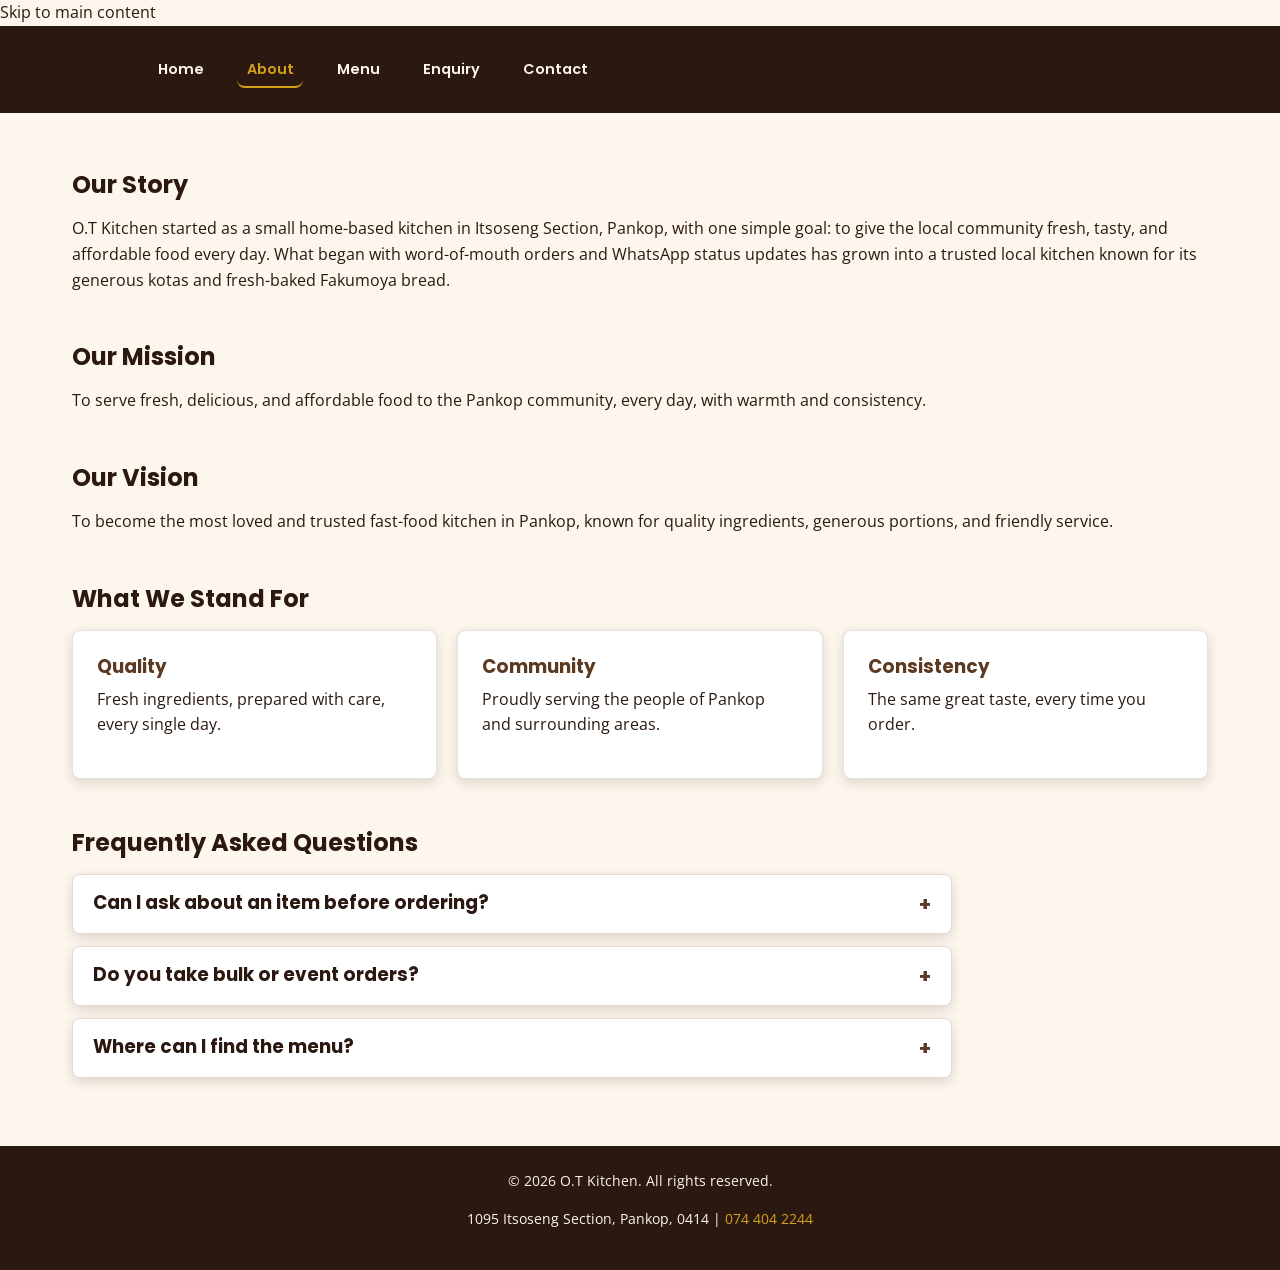
==== about.html @ 9c4f668e "replace part 2 file with part 3" ====
<!DOCTYPE html>
<html lang="en">
<head>
  <meta charset="UTF-8">
  <meta name="viewport" content="width=device-width, initial-scale=1.0">
  <title>About O.T Kitchen | Our Story and Food Values</title>
  <meta name="description" content="Learn about O.T Kitchen, a local kota and fast-food kitchen in Pankop, and our focus on fresh food, value and community.">
  <meta property="og:title" content="About O.T Kitchen"><meta property="og:description" content="Our story, mission and food values."><meta property="og:type" content="website">
  <link href="https://fonts.googleapis.com/css2?family=Poppins:wght@600;700&family=Open+Sans:wght@400;600&display=swap" rel="stylesheet">
  <link rel="stylesheet" href="css/style.css">
  <meta name="theme-color" content="#2b1810">
  <meta name="robots" content="index, follow">
</head>
<body>
  <a class="skip-link" href="#main-content">Skip to main content</a>

  <header>
    <div class="header-container">
      <a class="logo" href="index.html" aria-label="O.T Kitchen home">O.T Kitchen</a>
      <nav aria-label="Main navigation">
        <ul>
          <li><a href="index.html">Home</a></li>
          <li><a href="about.html" class="active" aria-current="page">About</a></li>
          <li><a href="menu.html">Menu</a></li>
          <li><a href="enquiry.html">Enquiry</a></li>
          <li><a href="contact.html">Contact</a></li>
        </ul>
      </nav>
    </div>
  </header>

  <main id="main-content">
    <section>
      <h2>Our Story</h2>
      <p>
        O.T Kitchen started as a small home-based kitchen in Itsoseng Section, Pankop,
        with one simple goal: to give the local community fresh, tasty, and affordable
        food every day. What began with word-of-mouth orders and WhatsApp status updates
        has grown into a trusted local kitchen known for its generous kotas and
        fresh-baked Fakumoya bread.
      </p>
    </section>

    <section>
      <h2>Our Mission</h2>
      <p>
        To serve fresh, delicious, and affordable food to the Pankop community, every day,
        with warmth and consistency.
      </p>
    </section>

    <section>
      <h2>Our Vision</h2>
      <p>
        To become the most loved and trusted fast-food kitchen in Pankop, known for
        quality ingredients, generous portions, and friendly service.
      </p>
    </section>

    <section>
      <h2>What We Stand For</h2>
      <div class="card-grid">
        <div class="card">
          <h3>Quality</h3>
          <p>Fresh ingredients, prepared with care, every single day.</p>
        </div>
        <div class="card">
          <h3>Community</h3>
          <p>Proudly serving the people of Pankop and surrounding areas.</p>
        </div>
        <div class="card">
          <h3>Consistency</h3>
          <p>The same great taste, every time you order.</p>
        </div>
      </div>
    </section>

    <section aria-labelledby="faq-heading">
      <h2 id="faq-heading">Frequently Asked Questions</h2>
      <div class="faq-list">
        <article class="faq-item"><h3><button class="faq-question" type="button" aria-expanded="false" aria-controls="faq-answer-1">Can I ask about an item before ordering?</button></h3><div class="faq-answer" id="faq-answer-1" hidden><p>Yes. Use the enquiry form to ask about menu items or availability. You can also call 074 404 2244.</p></div></article>
        <article class="faq-item"><h3><button class="faq-question" type="button" aria-expanded="false" aria-controls="faq-answer-2">Do you take bulk or event orders?</button></h3><div class="faq-answer" id="faq-answer-2" hidden><p>Select “Bulk / event order” on the enquiry page and include the items and quantities you would like to ask about. Please contact the kitchen to confirm availability.</p></div></article>
        <article class="faq-item"><h3><button class="faq-question" type="button" aria-expanded="false" aria-controls="faq-answer-3">Where can I find the menu?</button></h3><div class="faq-answer" id="faq-answer-3" hidden><p>Open the Menu page from the navigation bar. You can search by item name or ingredient, filter by category and sort items by name or price.</p></div></article>
      </div>
    </section>
  </main>

  <footer>
    <p>&copy; <span class="current-year">2026</span> O.T Kitchen. All rights reserved.</p>
    <p>1095 Itsoseng Section, Pankop, 0414 | <a href="tel:0744042244">074 404 2244</a></p>
  </footer>
  <script src="js/main.js" defer></script>
</body>
</html>
---- css/style.css ----
/* O.T Kitchen styles */

* {
  margin: 0;
  padding: 0;
  box-sizing: border-box;
}

img {
  max-width: 100%;
  height: auto;
  display: block;
}

.photo-gallery {
  display: grid;
  grid-template-columns: repeat(4, 1fr);
  gap: 0.55rem;
  max-width: 75rem;
  margin: 2rem auto;
  padding: 0 1.25rem;
}

.photo-gallery img {
  width: 100%;
  height: 180px;
  object-fit: cover;
  border-radius: var(--radius);
  box-shadow: var(--shadow);
}

ul {
  list-style: none;
}

a {
  text-decoration: none;
  color: inherit;
}

:root {
  --gold: #d4a017;
  --gold-light: #e6c05a;
  --dark-brown: #2b1810;
  --brown: #5c3a21;
  --cream: #fdf6ec;
  --white: #ffffff;
  --radius: 0.5rem;
  --shadow: 0 0.25rem 0.75rem rgba(43, 24, 16, 0.15);
}

body {
  font-family: 'Open Sans', sans-serif;
  line-height: 1.6;
  color: #2b1810;
  background-color: var(--cream);
}

h1,h2,h3 {
  font-family: 'Poppins', sans-serif;
  font-weight: 700;
  color: var(--dark-brown);
  line-height: 1.3;
}

h1 {
  font-size: 2rem;
}

h2 {
  font-size: 1.5rem;
  margin-bottom: 1rem;
}

h3 {
  font-size: 1.15rem;
  margin-bottom: 0.5rem;
}

p {
  margin-bottom: 1rem;
}

/* header */
header {
  display: flex;
  justify-content: space-between;
  align-items: center;
  padding: 15px 30px;
  background-color: var(--dark-brown);
}

.header-container {
  display: flex;
  flex-direction: column;
  align-items: center;
  padding: 1rem 1.25rem;
}

.logo {
  display: flex;
  align-items: center;
  text-decoration: none;
}
.logo img {
  width: 60px;
  height: 60px;
  object-fit: contain;
  display: block;
}

header nav a {
  font-family: 'Poppins', sans-serif;
  font-weight: 600;
  font-size: 0.9rem;
  color: var(--cream);
  padding: 0.4rem 0.6rem;
  border-radius: var(--radius);
  transition: 0.25s;
  background-position: cover;
}

nav ul {
  display: flex;
  flex-wrap: wrap;
  justify-content: center;
  gap: 1rem;
}

nav a {
  font-family: 'Poppins', sans-serif;
  font-weight: 600;
  font-size: 0.9rem;
  color: var(--cream);
  padding: 0.4rem 0.6rem;
  border-radius: var(--radius);
  transition: 0.25s;
}

nav a:hover,
nav a:focus {
  background-color: var(--gold);
  color: var(--dark-brown);
}

nav a.active {
  color: var(--gold);
  border-bottom: 2px solid var(--gold);
}

/* hero */
.hero {
  background: linear-gradient(rgba(43, 24, 16, 0.75), rgba(43, 24, 16, 0.75)),
    linear-gradient(135deg, var(--brown), var(--dark-brown));
  color: var(--cream);
  text-align: center;
  padding: 4rem 1.25rem;
}

.hero h1 {
  color: var(--white);
  margin-bottom: 0.75rem;
}

.hero p {
  font-size: 1.1rem;
  margin-bottom: 1.5rem;
}

.btn {
  display: inline-block;
  background-color: var(--gold);
  color: var(--dark-brown);
  font-family: 'Poppins', sans-serif;
  font-weight: 600;
  padding: 0.75rem 1.75rem;
  border: none;
  border-radius: var(--radius);
  cursor: pointer;
  transition: 0.25s;
}

.btn:hover,
.btn:focus {
  background-color: var(--gold-light);
}

main {
  max-width: 75rem;
  margin: 0 auto;
  padding: 2.5rem 1.25rem;
}

main section {
  margin-bottom: 3rem;
}

main section:last-child {
  margin-bottom: 0;
}

.card-grid {
  display: grid;
  grid-template-columns: 1fr;
  gap: 1.25rem;
}

.card {
  background-color: var(--white);
  border: 1px solid rgba(92, 58, 33, 0.15);
  border-radius: var(--radius);
  box-shadow: var(--shadow);
  padding: 1.5rem;
  transition: transform 0.25s;
}

.card:hover {
  transform: translateY(-0.25rem);
}

.card h3 {
  color: var(--brown);
}

/* homepage sections */
.section-welcome {
  text-align: center;
  max-width: 45rem;
  margin: 0 auto 3rem;
}

.section-band {
  background-color: var(--dark-brown);
  padding: 3rem 1.25rem;
}

.section-band h2 {
  color: var(--gold);
  text-align: center;
}

.section-band .card h3 {
  color: var(--dark-brown);
}

.band-inner {
  max-width: 75rem;
  margin: 0 auto;
}

.cta-section {
  text-align: center;
  background-color: var(--white);
  border: 1px solid rgba(212, 160, 23, 0.4);
  border-radius: var(--radius);
  padding: 2.5rem 1.25rem;
  box-shadow: var(--shadow);
}

.cta-section h2 {
  color: var(--brown);
}

/* menu tables */
table {
  width: 100%;
  border-collapse: collapse;
  background-color: var(--white);
  border-radius: var(--radius);
  overflow: hidden;
  box-shadow: var(--shadow);
  margin-bottom: 1rem;
}

thead {
  background-color: var(--dark-brown);
}

th {
  color: var(--gold);
  font-family: 'Poppins', sans-serif;
  text-align: left;
  padding: 0.75rem 1rem;
}

td {
  padding: 0.75rem 1rem;
  border-bottom: 1px solid rgba(92, 58, 33, 0.15);
}

tbody tr:hover {
  background-color: var(--cream);
}

tbody tr:last-child td {
  border-bottom: none;
}

/* forms */
form {
  display: flex;
  flex-direction: column;
  gap: 1rem;
  max-width: 34rem;
  background-color: var(--white);
  padding: 1.5rem;
  border-radius: var(--radius);
  box-shadow: var(--shadow);
}

label {
  font-family: 'Poppins', sans-serif;
  font-weight: 600;
  font-size: 0.9rem;
  color: var(--brown);
  margin-bottom: -0.5rem;
}

input,
select,
textarea {
  font-family: 'Open Sans', sans-serif;
  font-size: 1rem;
  padding: 0.65rem 0.75rem;
  border: 1px solid rgba(92, 58, 33, 0.3);
  border-radius: var(--radius);
  background-color: var(--cream);
  color: #2b1810;
}

textarea {
  min-height: 7rem;
  resize: vertical;
}

input:focus,
select:focus,
textarea:focus {
  outline: none;
  border-color: var(--gold);
}

form .btn {
  align-self: flex-start;
}

.map-container {
  position: relative;
  width: 100%;
  padding-bottom: 56.25%;
  border-radius: var(--radius);
  overflow: hidden;
  box-shadow: var(--shadow);
}

.map-container iframe {
  position: absolute;
  top: 0;
  left: 0;
  width: 100%;
  height: 100%;
  border: 0;
}

footer {
  background-color: var(--dark-brown);
  color: var(--cream);
  text-align: center;
  padding: 1.5rem 1.25rem;
  font-size: 0.85rem;
}

footer a {
  color: var(--gold);
}

footer a:hover {
  text-decoration: underline;
}

/* tablet */
@media (min-width: 37.5em) {
  .header-container {
    flex-direction: row;
    justify-content: space-between;
    padding: 1rem 2rem;
  }

  .logo {
    display: flex;
    align-items: center;
    gap: 12px;
  }

  .logo img {
    width: 70px;
    height: 70px;
    border-radius: 50%;
    object-fit: cover;
  }

  .logo h1 {
    font-size: 24px;
    margin: 0;
  }


  nav ul {
    gap: 1.5rem;
  }

  .card-grid {
    grid-template-columns: repeat(2, 1fr);
  }

  .hero {
    padding: 5rem 2rem;
  }

  h1 {
    font-size: 2.5rem;
  }
}

/* desktop */
@media (min-width: 56.25em) {
  main {
    padding: 3.5rem 2rem;
  }

  .card-grid {
    grid-template-columns: repeat(3, 1fr);
  }

  .hero h1 {
    font-size: 3rem;
  }

  .hero p {
    font-size: 1.25rem;
  }

  nav a {
    font-size: 1rem;
  }
}

/* form validation states */
.error-message {
  display: block;
  color: #b42318;
  font-size: 0.85rem;
  margin-top: -0.5rem;
}

.error-input {
  border-color: #b42318 !important;
}

.success-input {
  border-color: #146c43 !important;
}

skip-link {
  position: absolute;
  left: -9999px;
  top: 0;
  z-index: 1000;
  background: var(--gold);
  color: var(--dark-brown);
  padding: .75rem 1rem;
}

.skip-link:focus {
  left: .5rem;
  top: .5rem;
}

.photo-gallery img {
  cursor: zoom-in;
  transition: transform .2s ease, opacity .2s ease;
}

.photo-gallery img:hover {
  transform: scale(1.025);
  opacity: .92;
}

input[type="search"] {
  width: 100%;
  max-width: 34rem;
  margin: .5rem 0 1rem;
}

tr.is-hidden,
.card.is-hidden {
  display: none;
}

.form-response {
  font-weight: 600;
  color: #146c43;
}

.form-response.error {
  color: #b42318;
}

.error-message:empty {
  display: none;
}

.lightbox {
  position: fixed;
  inset: 0;
  z-index: 2000;
  display: flex;
  align-items: center;
  justify-content: center;
  padding: 1.5rem;
  background: rgba(0, 0, 0, .88);
}

.lightbox img {
  max-width: min(95vw, 1100px);
  max-height: 85vh;
  object-fit: contain;
  border-radius: var(--radius);
}

.lightbox button {
  position: absolute;
  top: 1rem;
  right: 1rem;
  background: var(--gold);
  color: var(--dark-brown);
  border: 0;
  border-radius: 50%;
  width: 2.75rem;
  height: 2.75rem;
  font-size: 1.5rem;
  cursor: pointer;
}

.lightbox-caption {
  position: absolute;
  bottom: .5rem;
  color: white;
  text-align: center;
}

@media (prefers-reduced-motion: reduce) {


  *::after {
    scroll-behavior: auto !important;
    transition-duration: .01ms !important;
    animation-duration: .01ms !important;
  }
}


:focus-visible {
  outline: 3px solid #0b6bcb;
  outline-offset: 3px;
}

.header-container .logo {
  text-decoration: none;
}

.menu-tools {
  display: grid;
  grid-template-columns: 1fr;
  gap: 1rem;
  margin: 1.25rem 0;
  padding: 1.25rem;
  background: var(--white);
  border-radius: var(--radius);
  box-shadow: var(--shadow);
}

.control-group {
  display: flex;
  flex-direction: column;
  gap: .4rem;
}

.control-group input,
.control-group select {
  width: 100%;
}

.helper-text {
  font-size: .92rem;
  color: #5b4b41;
}

.table-wrap {
  width: 100%;
  overflow-x: auto;
  border-radius: var(--radius);
  box-shadow: var(--shadow);
}

.filterable-menu {
  min-width: 38rem;
}

.filterable-menu tbody tr[hidden] {
  display: none;
}

.no-results {
  margin-top: 1rem;
  padding: 1rem;
  border-left: 4px solid var(--gold);
  background: var(--white);
}

.price {
  font-weight: 700;
  color: var(--brown);
  font-size: 1.15rem;
}

.menu-feature-image {
  width: 100%;
  height: 12rem;
  object-fit: cover;
  border-radius: var(--radius);
  margin: .5rem 0 1rem;
}

.faq-list {
  max-width: 55rem;
}

.faq-item {
  margin-bottom: .75rem;
  background: var(--white);
  border: 1px solid rgba(92, 58, 33, .18);
  border-radius: var(--radius);
  overflow: hidden;
  box-shadow: var(--shadow);
}

.faq-item h3 {
  margin: 0;
}

.faq-question {
  display: block;
  width: 100%;
  text-align: left;
  border: 0;
  padding: 1rem 1.25rem;
  background: var(--white);
  color: var(--dark-brown);
  font: inherit;
  font-weight: 700;
  cursor: pointer;
}

.faq-question::after {
  content: '+';
  float: right;
  color: var(--brown);
  font-size: 1.25rem;
  margin-left: 1rem;
}

.faq-question[aria-expanded="true"]::after {
  content: '−';
}

.faq-question:hover,
.faq-question[aria-expanded="true"] {
  background: #fff4d4;
}

.faq-answer {
  padding: 0 1.25rem 1rem;
}

.faq-answer p {
  margin-bottom: 0;
}

.form-response {
  margin: .25rem 0;
  padding: .25rem 0;
}

.form-response.success {
  color: #146c43;
}

.form-response.error {
  color: #b42318;
}

.error-input {
  border-color: #b42318 !important;
  background: #fff7f6;
}

.success-input {
  border-color: #146c43 !important;
}

.lightbox {
  position: fixed;
  inset: 0;
  z-index: 2000;
  display: flex;
  align-items: center;
  justify-content: center;
  padding: 1.5rem;
  background: rgba(0, 0, 0, .9);
}

.lightbox img {
  max-width: min(95vw, 1100px);
  max-height: 82vh;
  object-fit: contain;
  border-radius: var(--radius);
}

.lightbox-close {
  position: absolute;
  top: 1rem;
  right: 1rem;
  background: var(--gold);
  color: var(--dark-brown);
  border: 0;
  border-radius: 50%;
  width: 2.75rem;
  height: 2.75rem;
  font-size: 1.7rem;
  line-height: 1;
  cursor: pointer;
}

.lightbox-caption {
  position: absolute;
  bottom: .5rem;
  left: 1rem;
  right: 1rem;
  color: white;
  text-align: center;
}

@media (min-width: 37.5em) {
  .menu-tools {
    grid-template-columns: repeat(3, minmax(0, 1fr));
  }

  .photo-gallery {
    grid-template-columns: repeat(4, minmax(0, 1fr));
  }
}

@media (max-width: 37.49em) {
  .photo-gallery {
    grid-template-columns: repeat(2, minmax(0, 1fr));
  }

  .photo-gallery img {
    height: 145px;
  }

  nav ul {
    gap: .35rem;
  }

  nav a {
    padding: .35rem .45rem;
  }
}

@media (prefers-reduced-motion: reduce) {

  *,
  *::before,
  *::after {
    scroll-behavior: auto !important;
    transition-duration: .01ms !important;
    animation-duration: .01ms !important;
  }
}

.
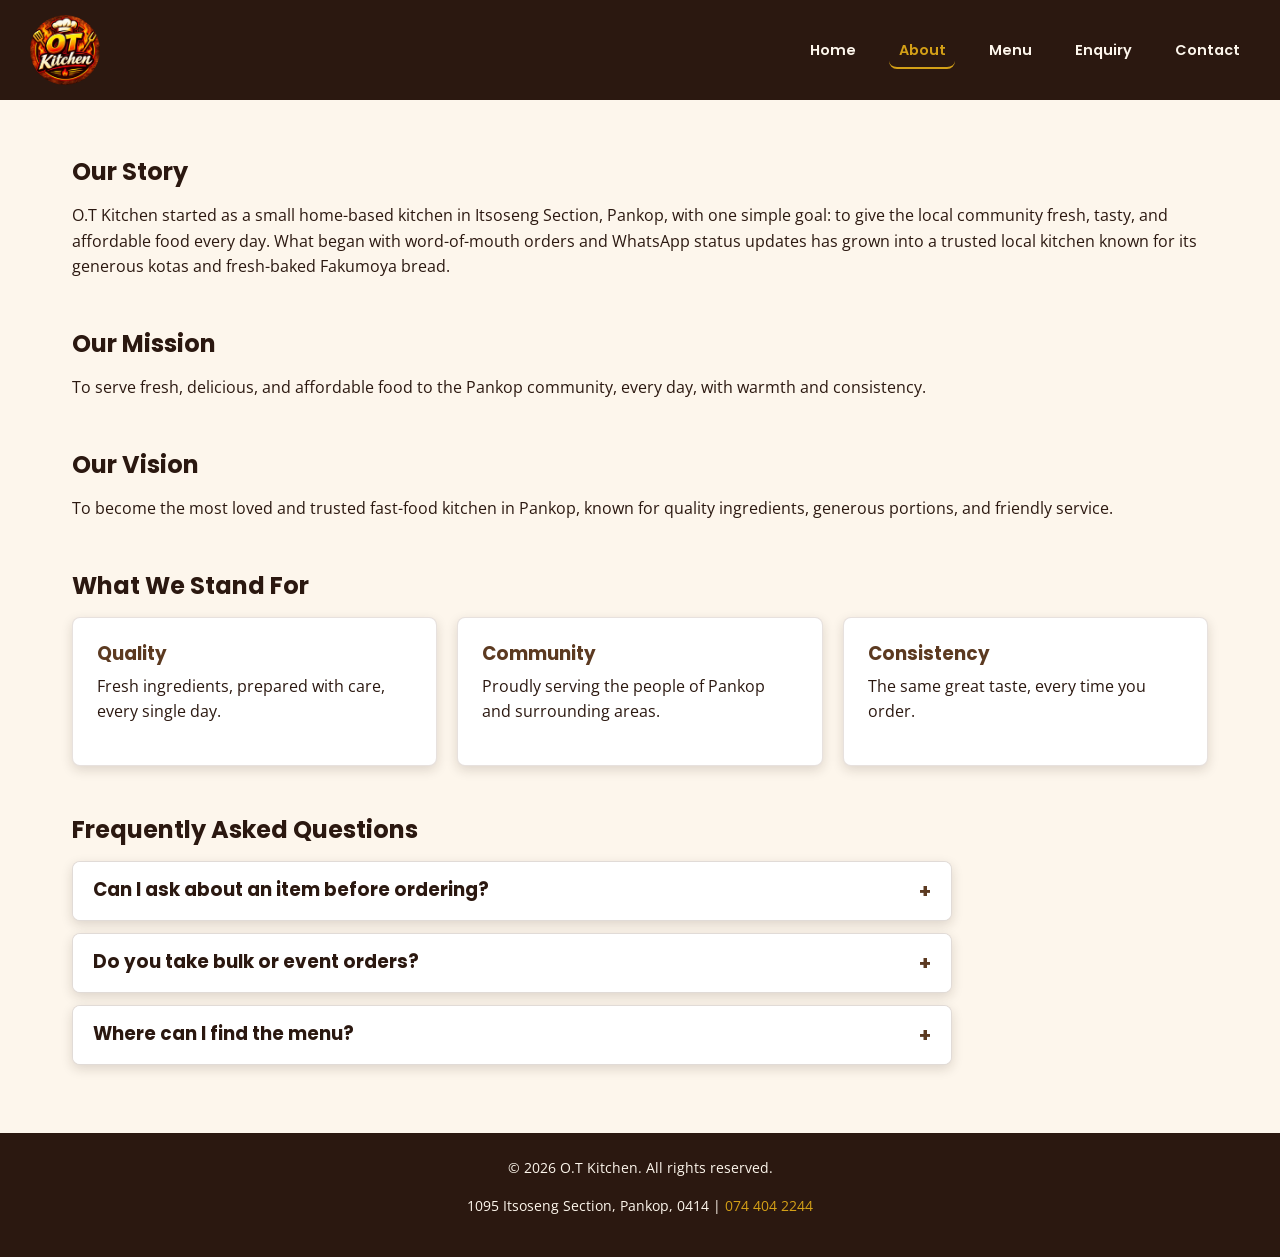
==== commit a5e51542: "Update javascript files" ====
--- a/about.html
+++ b/about.html
@@ -12,11 +12,10 @@
   <meta name="robots" content="index, follow">
 </head>
 <body>
-  <a class="skip-link" href="#main-content">Skip to main content</a>
-
-  <header>
-    <div class="header-container">
-      <a class="logo" href="index.html" aria-label="O.T Kitchen home">O.T Kitchen</a>
+   <header>
+   <a class="logo" href="index.html" aria-label="O.T Kitchen home">
+    <img src="images/logo.jpeg" alt="O.T Kitchen Logo">
+</a>
       <nav aria-label="Main navigation">
         <ul>
           <li><a href="index.html">Home</a></li>
